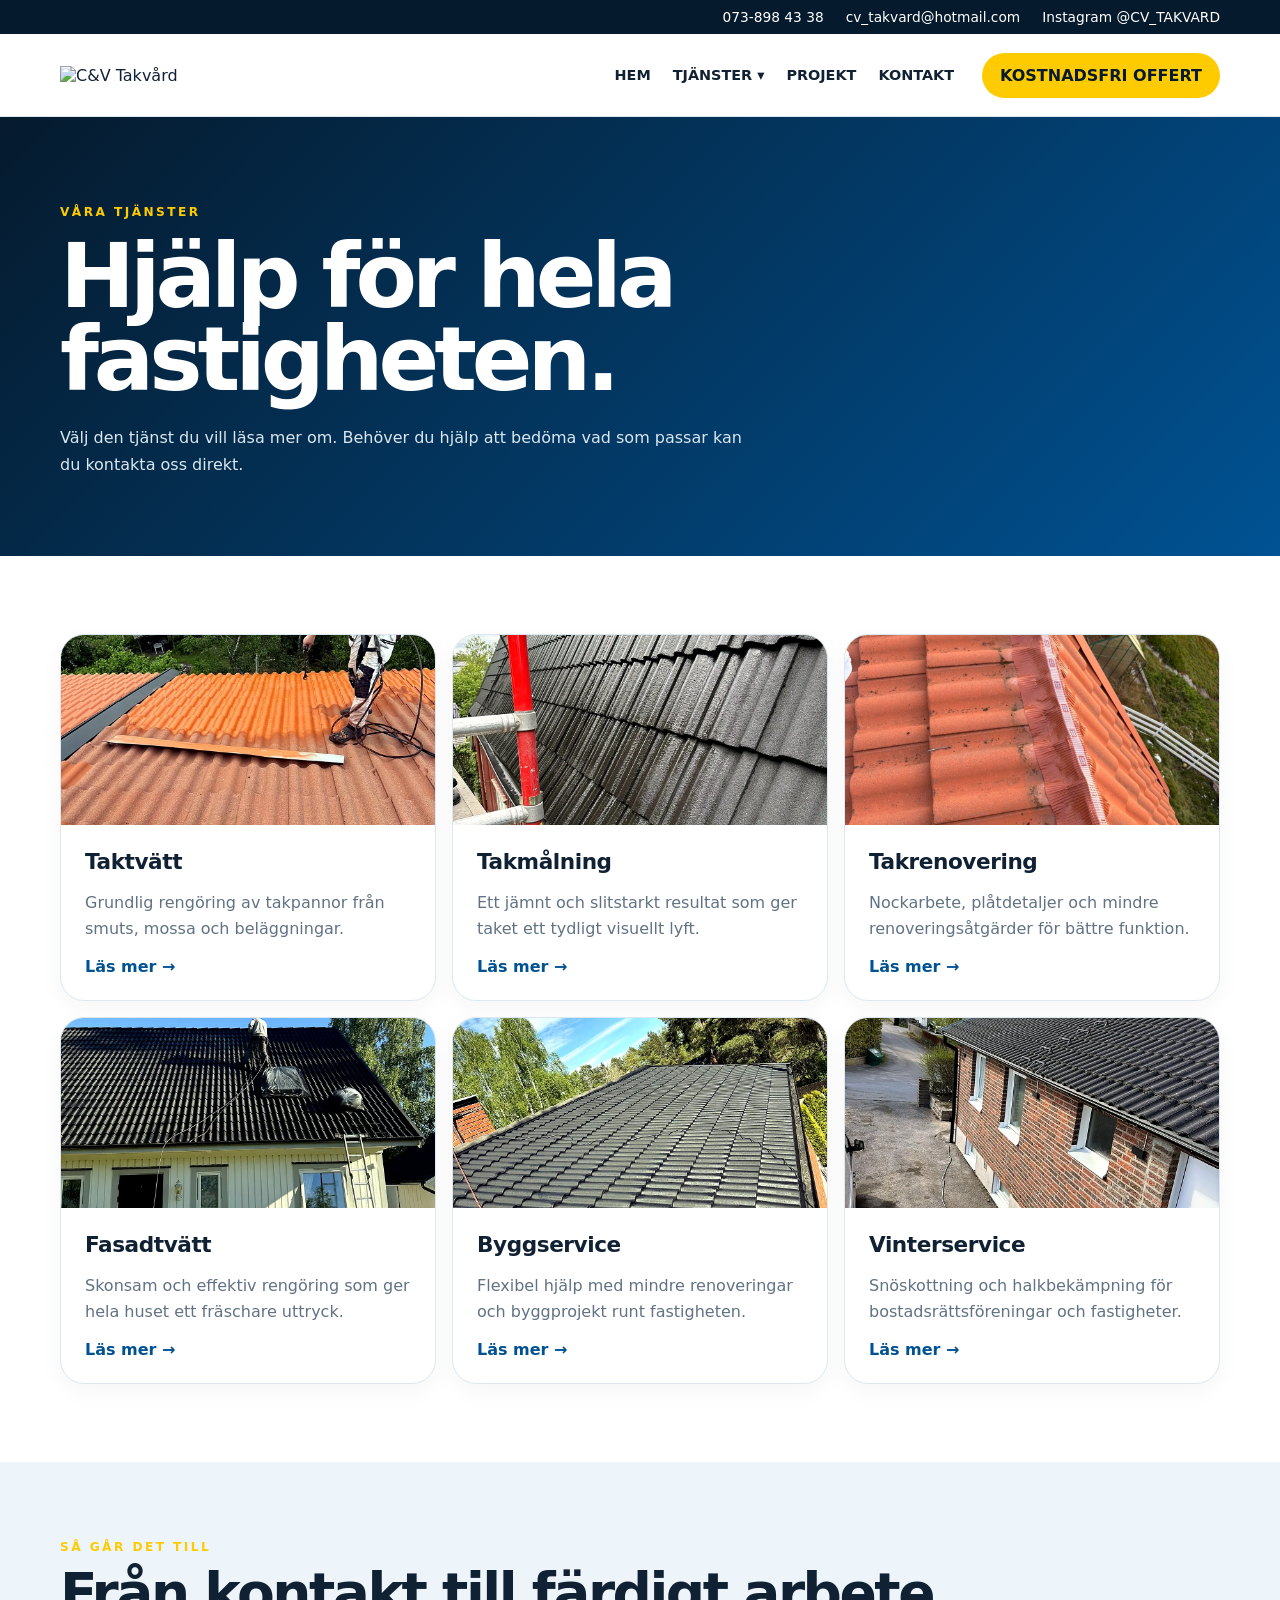
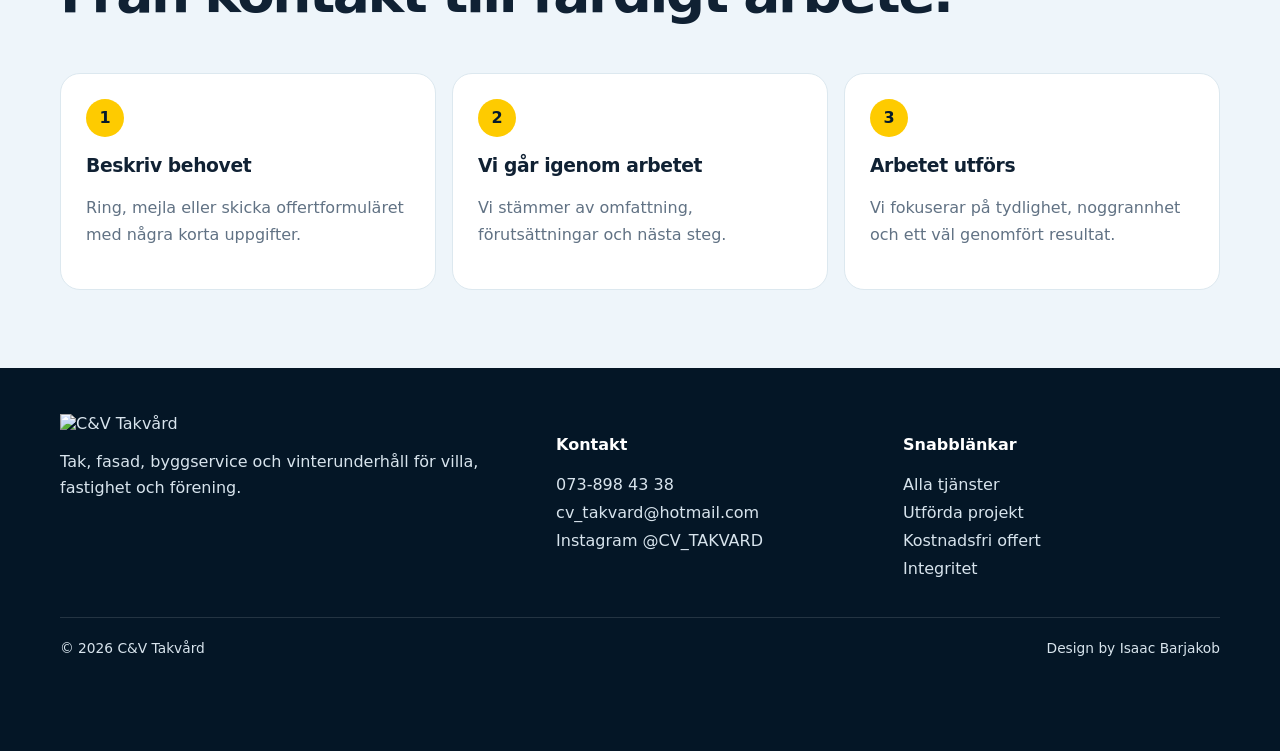
==== tjanster/index.html @ 4ad47634 "uppdateringar meny sida" ====
<!doctype html><html lang="sv"><head><meta charset="utf-8"><meta name="viewport" content="width=device-width,initial-scale=1"><title>Tjänster – C&V Takvård</title><meta name="description" content="Se alla tjänster inom takvård, fasadtvätt, byggservice och vinterservice."><meta name="theme-color" content="#005293"><meta property="og:title" content="Tjänster – C&V Takvård"><meta property="og:description" content="Se alla tjänster inom takvård, fasadtvätt, byggservice och vinterservice."><meta property="og:type" content="website"><meta property="og:image" content="/assets/images/project-02.webp"><link rel="canonical" href="https://cv-1bh.pages.dev/tjanster/"><link rel="icon" href="/assets/images/logo-cv-sverige.svg"><link rel="stylesheet" href="/assets/site.css"></head><body><a class="skip" href="#main">Hoppa till innehåll</a><div class="top"><div class="wrap topin"><a href="tel:0738984338">073-898 43 38</a><a href="mailto:cv_takvard@hotmail.com">cv_takvard@hotmail.com</a><a target="_blank" rel="noopener" href="https://www.instagram.com/cv_takvard/">Instagram @CV_TAKVARD</a></div></div><nav class="nav" id="nav"><div class="wrap navin"><a href="/" aria-label="C&V Takvård startsida"><img class="logo" src="/assets/images/logo-cv-sverige.svg" alt="C&V Takvård"></a><button class="menuBtn" aria-expanded="false" aria-controls="main-menu">MENY</button><div class="links" id="main-menu"><a href="/">HEM</a><div class="drop"><a href="/tjanster/">TJÄNSTER ▾</a><div class="dropmenu"><a href="/tjanster/taktvatt.html">Taktvätt</a><a href="/tjanster/takmalning.html">Takmålning</a><a href="/tjanster/takrenovering.html">Takrenovering</a><a href="/tjanster/fasadtvatt.html">Fasadtvätt</a><a href="/tjanster/byggservice.html">Byggservice</a><a href="/tjanster/vinterservice.html">Vinterservice</a></div></div><a href="/projekt.html">PROJEKT</a><a href="/kontakt.html">KONTAKT</a></div><a class="cta" href="/kontakt.html">KOSTNADSFRI OFFERT</a></div></nav><main id="main"><header class="pageHero"><div class="wrap"><div class="eyebrow">Våra tjänster</div><h1>Hjälp för hela fastigheten.</h1><p>Välj den tjänst du vill läsa mer om. Behöver du hjälp att bedöma vad som passar kan du kontakta oss direkt.</p></div></header><section class="section"><div class="wrap"><div class="cards"><a class="card reveal" href="/tjanster/taktvatt.html"><img loading="lazy" src="/assets/images/project-02.webp" alt="Taktvätt"><div class="cardBody"><h3>Taktvätt</h3><p>Grundlig rengöring av takpannor från smuts, mossa och beläggningar.</p><span class="arrow">Läs mer →</span></div></a><a class="card reveal" href="/tjanster/takmalning.html"><img loading="lazy" src="/assets/images/project-06.webp" alt="Takmålning"><div class="cardBody"><h3>Takmålning</h3><p>Ett jämnt och slitstarkt resultat som ger taket ett tydligt visuellt lyft.</p><span class="arrow">Läs mer →</span></div></a><a class="card reveal" href="/tjanster/takrenovering.html"><img loading="lazy" src="/assets/images/nockrenovering-efter.jpeg" alt="Takrenovering"><div class="cardBody"><h3>Takrenovering</h3><p>Nockarbete, plåtdetaljer och mindre renoveringsåtgärder för bättre funktion.</p><span class="arrow">Läs mer →</span></div></a><a class="card reveal" href="/tjanster/fasadtvatt.html"><img loading="lazy" src="/assets/images/project-03.webp" alt="Fasadtvätt"><div class="cardBody"><h3>Fasadtvätt</h3><p>Skonsam och effektiv rengöring som ger hela huset ett fräschare uttryck.</p><span class="arrow">Läs mer →</span></div></a><a class="card reveal" href="/tjanster/byggservice.html"><img loading="lazy" src="/assets/images/project-12.webp" alt="Byggservice"><div class="cardBody"><h3>Byggservice</h3><p>Flexibel hjälp med mindre renoveringar och byggprojekt runt fastigheten.</p><span class="arrow">Läs mer →</span></div></a><a class="card reveal" href="/tjanster/vinterservice.html"><img loading="lazy" src="/assets/images/project-15.webp" alt="Vinterservice"><div class="cardBody"><h3>Vinterservice</h3><p>Snöskottning och halkbekämpning för bostadsrättsföreningar och fastigheter.</p><span class="arrow">Läs mer →</span></div></a></div></div></section><section class="section soft"><div class="wrap"><div class="head"><div><div class="eyebrow">Så går det till</div><h2>Från kontakt till färdigt arbete.</h2></div></div><div class="steps"><div class="step"><span>1</span><h3>Beskriv behovet</h3><p>Ring, mejla eller skicka offertformuläret med några korta uppgifter.</p></div><div class="step"><span>2</span><h3>Vi går igenom arbetet</h3><p>Vi stämmer av omfattning, förutsättningar och nästa steg.</p></div><div class="step"><span>3</span><h3>Arbetet utförs</h3><p>Vi fokuserar på tydlighet, noggrannhet och ett väl genomfört resultat.</p></div></div></div></section></main><footer class="footer"><div class="wrap"><div class="footgrid"><div><img class="logo" src="/assets/images/logo-cv-sverige.svg" alt="C&V Takvård"><p>Tak, fasad, byggservice och vinterunderhåll för villa, fastighet och förening.</p></div><div><h4>Kontakt</h4><a href="tel:0738984338">073-898 43 38</a><a href="mailto:cv_takvard@hotmail.com">cv_takvard@hotmail.com</a><a target="_blank" rel="noopener" href="https://www.instagram.com/cv_takvard/">Instagram @CV_TAKVARD</a></div><div><h4>Snabblänkar</h4><a href="/tjanster/">Alla tjänster</a><a href="/projekt.html">Utförda projekt</a><a href="/kontakt.html">Kostnadsfri offert</a><a href="/integritet.html">Integritet</a></div></div><div class="copyright"><span>© 2026 C&amp;V Takvård</span><span>Design by Isaac Barjakob</span></div></div></footer><div class="mobilebar"><a href="tel:0738984338">Ring</a><a href="/kontakt.html">Offert</a></div><script src="/assets/site.js"></script></body></html>
---- assets/site.css ----
:root{--blue:#005293;--blue2:#0874bf;--yellow:#fecb00;--navy:#051a2d;--ink:#102133;--muted:#617284;--ice:#eef5fa;--line:#dce8ef;--white:#fff;--radius:24px;--shadow:0 18px 50px rgba(4,35,58,.12)}*{box-sizing:border-box}html{scroll-behavior:smooth}body{margin:0;font-family:Inter,ui-sans-serif,system-ui,-apple-system,"Segoe UI",Arial,sans-serif;color:var(--ink);background:#fff;-webkit-font-smoothing:antialiased}body.menu-lock{overflow:hidden}a{text-decoration:none;color:inherit}button,input,select,textarea{font:inherit}img,video{display:block;width:100%}.wrap{width:min(1160px,92vw);margin:auto}.skip{position:absolute;left:-9999px}.skip:focus{left:16px;top:16px;z-index:999;background:#fff;padding:12px 16px;border-radius:10px}.top{background:var(--navy);color:#fff;font-size:.86rem}.topin{display:flex;justify-content:flex-end;gap:22px;padding:9px 0}.topin a:hover{text-decoration:underline}.nav{position:sticky;top:0;z-index:50;background:rgba(255,255,255,.96);border-bottom:1px solid var(--line);backdrop-filter:blur(14px)}.navin{height:82px;display:flex;align-items:center;gap:28px}.logo{width:164px;height:auto}.links{margin-left:auto;display:flex;align-items:center;gap:22px;font-size:.9rem;font-weight:850}.links>a,.drop>a{position:relative;padding:29px 0}.links>a:after,.drop>a:after{content:"";position:absolute;left:0;right:100%;bottom:20px;height:2px;background:var(--yellow);transition:.2s}.links>a:hover:after,.drop>a:hover:after,.links .active:after{right:0}.drop{position:relative}.dropmenu{display:none;position:absolute;top:65px;left:-20px;min-width:250px;background:#fff;border:1px solid var(--line);border-radius:16px;padding:10px;box-shadow:var(--shadow)}.drop:hover .dropmenu,.drop:focus-within .dropmenu{display:grid}.dropmenu a{padding:11px 12px;border-radius:10px}.dropmenu a:hover{background:var(--ice)}.cta{padding:13px 18px;border-radius:999px;background:var(--yellow);color:var(--navy);font-weight:900;white-space:nowrap}.cta:hover{filter:brightness(.97);transform:translateY(-1px)}.menuBtn{display:none;border:0;background:var(--ice);padding:11px 13px;border-radius:10px;font-weight:900}.hero{position:relative;min-height:min(720px,78vh);display:grid;align-items:end;overflow:hidden;background:var(--navy)}.hero video,.hero>img{position:absolute;inset:0;height:100%;object-fit:cover;object-position:center}.hero:after{content:"";position:absolute;inset:0;background:linear-gradient(90deg,rgba(4,20,36,.93),rgba(4,20,36,.54) 57%,rgba(4,20,36,.12)),linear-gradient(0deg,rgba(4,20,36,.70),transparent 55%)}.heroContent{position:relative;z-index:2;color:#fff;padding:118px 0 70px;max-width:800px}.eyebrow{font-size:.76rem;letter-spacing:.2em;font-weight:900;text-transform:uppercase;color:var(--yellow)}h1{font-size:clamp(3.1rem,7vw,6.35rem);line-height:.93;letter-spacing:-.057em;margin:16px 0 22px}h2{font-size:clamp(2rem,4.3vw,3.9rem);line-height:1;letter-spacing:-.045em;margin:12px 0 18px}h3{letter-spacing:-.02em}.hero p,.lead{font-size:1.12rem;line-height:1.72;color:#dbe7ef;max-width:680px}.buttons{display:flex;gap:12px;flex-wrap:wrap;margin-top:28px}.btn{display:inline-flex;align-items:center;justify-content:center;padding:15px 21px;border-radius:999px;font-weight:900;border:1px solid rgba(255,255,255,.55);color:#fff;transition:.2s}.btn:hover{transform:translateY(-2px)}.btn.primary{background:var(--yellow);border-color:var(--yellow);color:var(--navy)}.btn.dark{background:var(--navy);border-color:var(--navy);color:#fff}.heroBadges{display:flex;gap:10px;flex-wrap:wrap;margin-top:32px}.heroBadges span{padding:9px 12px;border:1px solid rgba(255,255,255,.24);border-radius:999px;background:rgba(4,20,36,.25);font-size:.82rem;font-weight:800}.section{padding:78px 0}.section.soft{background:var(--ice)}.head{display:flex;justify-content:space-between;gap:30px;align-items:end;margin-bottom:34px}.head p{max-width:500px;color:var(--muted);line-height:1.7}.cards{display:grid;grid-template-columns:repeat(3,1fr);gap:16px}.card{background:#fff;border-radius:var(--radius);overflow:hidden;transition:.25s;border:1px solid var(--line);box-shadow:0 8px 25px rgba(4,35,58,.04)}.card:hover{transform:translateY(-5px);box-shadow:var(--shadow)}.card img{height:190px;object-fit:cover}.cardBody{padding:24px}.card h3{font-size:1.35rem;margin:0 0 10px}.card p{color:var(--muted);line-height:1.62;margin-bottom:15px}.arrow{font-weight:900;color:var(--blue)}.trust{background:var(--navy);color:#fff}.trustgrid{display:grid;grid-template-columns:repeat(4,1fr);gap:14px}.trustitem{padding:25px;border:1px solid rgba(255,255,255,.15);border-radius:20px;background:rgba(255,255,255,.025)}.trustitem b{display:block;font-size:1.12rem;margin-bottom:8px}.trustitem p{color:#cbd8e2;line-height:1.6;margin:0}.project{display:grid;grid-template-columns:1.12fr .88fr;gap:36px;align-items:center}.project img{height:470px;object-fit:cover;border-radius:28px;box-shadow:var(--shadow)}.project p{color:var(--muted);line-height:1.75}.projectFacts{display:flex;gap:10px;flex-wrap:wrap;margin:18px 0}.projectFacts span{padding:9px 12px;background:var(--ice);border-radius:999px;font-size:.83rem;font-weight:800}.contact{background:linear-gradient(135deg,var(--blue2),var(--navy));color:#fff;border-radius:30px;padding:50px;display:grid;grid-template-columns:.8fr 1.2fr;gap:44px;box-shadow:var(--shadow)}.contact a{font-weight:900}.contactDetails{display:grid;gap:11px;margin-top:24px}.contactDetails a{display:flex;align-items:center;gap:10px}.form{display:grid;grid-template-columns:1fr 1fr;gap:12px}.form label{font-size:.82rem;font-weight:800;color:#e6eef4}.field{display:grid;gap:7px}.field.full{grid-column:1/-1}.form input,.form select,.form textarea{width:100%;border:1px solid transparent;border-radius:13px;padding:14px 15px;background:#fff;color:var(--ink)}.form input:focus,.form select:focus,.form textarea:focus{outline:3px solid rgba(254,203,0,.32);border-color:var(--yellow)}.form textarea{min-height:115px;resize:vertical}.form button{grid-column:1/-1;border:0;border-radius:13px;padding:16px;background:var(--yellow);font-weight:900;color:var(--navy);cursor:pointer}.formStatus{grid-column:1/-1;font-size:.9rem;min-height:1.2em}.pageHero{padding:88px 0 62px;background:linear-gradient(135deg,var(--navy),var(--blue));color:#fff}.pageHero p{max-width:700px;color:#dbe7ef;line-height:1.7}.contentGrid{display:grid;grid-template-columns:1fr 1fr;gap:38px;align-items:center}.contentGrid img,.contentGrid video{height:475px;object-fit:cover;border-radius:28px;box-shadow:var(--shadow)}.bullets{display:grid;gap:10px;padding:0}.bullets li{list-style:none;padding:14px 16px;background:var(--ice);border-radius:12px;border:1px solid var(--line)}.steps{display:grid;grid-template-columns:repeat(3,1fr);gap:16px}.step{padding:25px;border:1px solid var(--line);border-radius:20px;background:#fff}.step span{display:inline-grid;place-items:center;width:38px;height:38px;border-radius:50%;background:var(--yellow);font-weight:900;color:var(--navy)}.step p{color:var(--muted);line-height:1.65}.gallery{display:grid;grid-template-columns:repeat(3,1fr);gap:14px}.gallery a{border-radius:18px;overflow:hidden;min-height:270px;background:var(--ice)}.gallery img{height:100%;object-fit:cover;transition:.25s}.gallery a:hover img{transform:scale(1.025)}.faq{display:grid;gap:10px}.faq details{border:1px solid var(--line);border-radius:15px;padding:16px 18px;background:#fff}.faq summary{cursor:pointer;font-weight:850}.faq p{color:var(--muted);line-height:1.65}.footer{background:#041626;color:#d8e4ed;padding:46px 0 95px}.footgrid{display:grid;grid-template-columns:1.25fr .85fr .85fr;gap:30px}.footgrid h4{color:#fff}.footgrid p{line-height:1.65;max-width:430px}.footgrid a{display:block;margin:9px 0}.copyright{border-top:1px solid rgba(255,255,255,.13);margin-top:30px;padding-top:22px;font-size:.86rem;display:flex;justify-content:space-between;gap:20px;flex-wrap:wrap}.mobilebar{display:none}.reveal{opacity:0;transform:translateY(18px);transition:.55s ease}.reveal.show{opacity:1;transform:none}.pill{display:inline-flex;padding:8px 12px;border-radius:999px;background:var(--ice);font-weight:800;color:var(--blue)}.notfound{text-align:center;padding:110px 0}.notfound h1{color:var(--navy)}
@media(max-width:930px){.links{gap:15px}.cta{display:none}.trustgrid{grid-template-columns:1fr 1fr}}
@media(max-width:850px){.top{display:none}.links{display:none}.menuBtn{display:block;margin-left:auto}.navin{height:74px}.nav.open .links{display:grid;position:fixed;left:4vw;right:4vw;top:82px;background:#fff;padding:18px;border-radius:16px;box-shadow:0 20px 50px rgba(0,20,40,.2);gap:0}.nav.open .links>a,.nav.open .drop>a{padding:13px 8px}.dropmenu{position:static;display:grid;box-shadow:none;border:0;padding:0 0 8px 12px}.hero{min-height:680px}.heroContent{padding:98px 0 58px}.cards{grid-template-columns:1fr 1fr}.project,.contact,.contentGrid{grid-template-columns:1fr}.project img,.contentGrid img,.contentGrid video{height:390px}.steps{grid-template-columns:1fr}.gallery{grid-template-columns:1fr 1fr}.footgrid{grid-template-columns:1fr 1fr}.mobilebar{display:flex;position:fixed;left:14px;right:14px;bottom:12px;z-index:70;background:#fff;padding:7px;border-radius:999px;box-shadow:0 12px 35px rgba(0,20,40,.25);gap:7px}.mobilebar a{flex:1;text-align:center;padding:12px;border-radius:999px;font-weight:900}.mobilebar a:last-child{background:var(--yellow);color:var(--navy)}}
@media(max-width:560px){.section{padding:62px 0}.logo{width:145px}.hero{min-height:650px}.heroContent{padding:82px 0 48px}.hero p{font-size:1rem}.cards,.trustgrid,.form,.footgrid,.gallery{grid-template-columns:1fr}.head{display:block}.contact{padding:28px 22px;border-radius:22px}.field.full,.form button,.formStatus{grid-column:auto}.project img,.contentGrid img,.contentGrid video{height:330px}.footer{padding-bottom:105px}.copyright{display:block}}
@media(prefers-reduced-motion:reduce){*{scroll-behavior:auto!important}.reveal{opacity:1;transform:none;transition:none}.card,.gallery img,.btn{transition:none}}
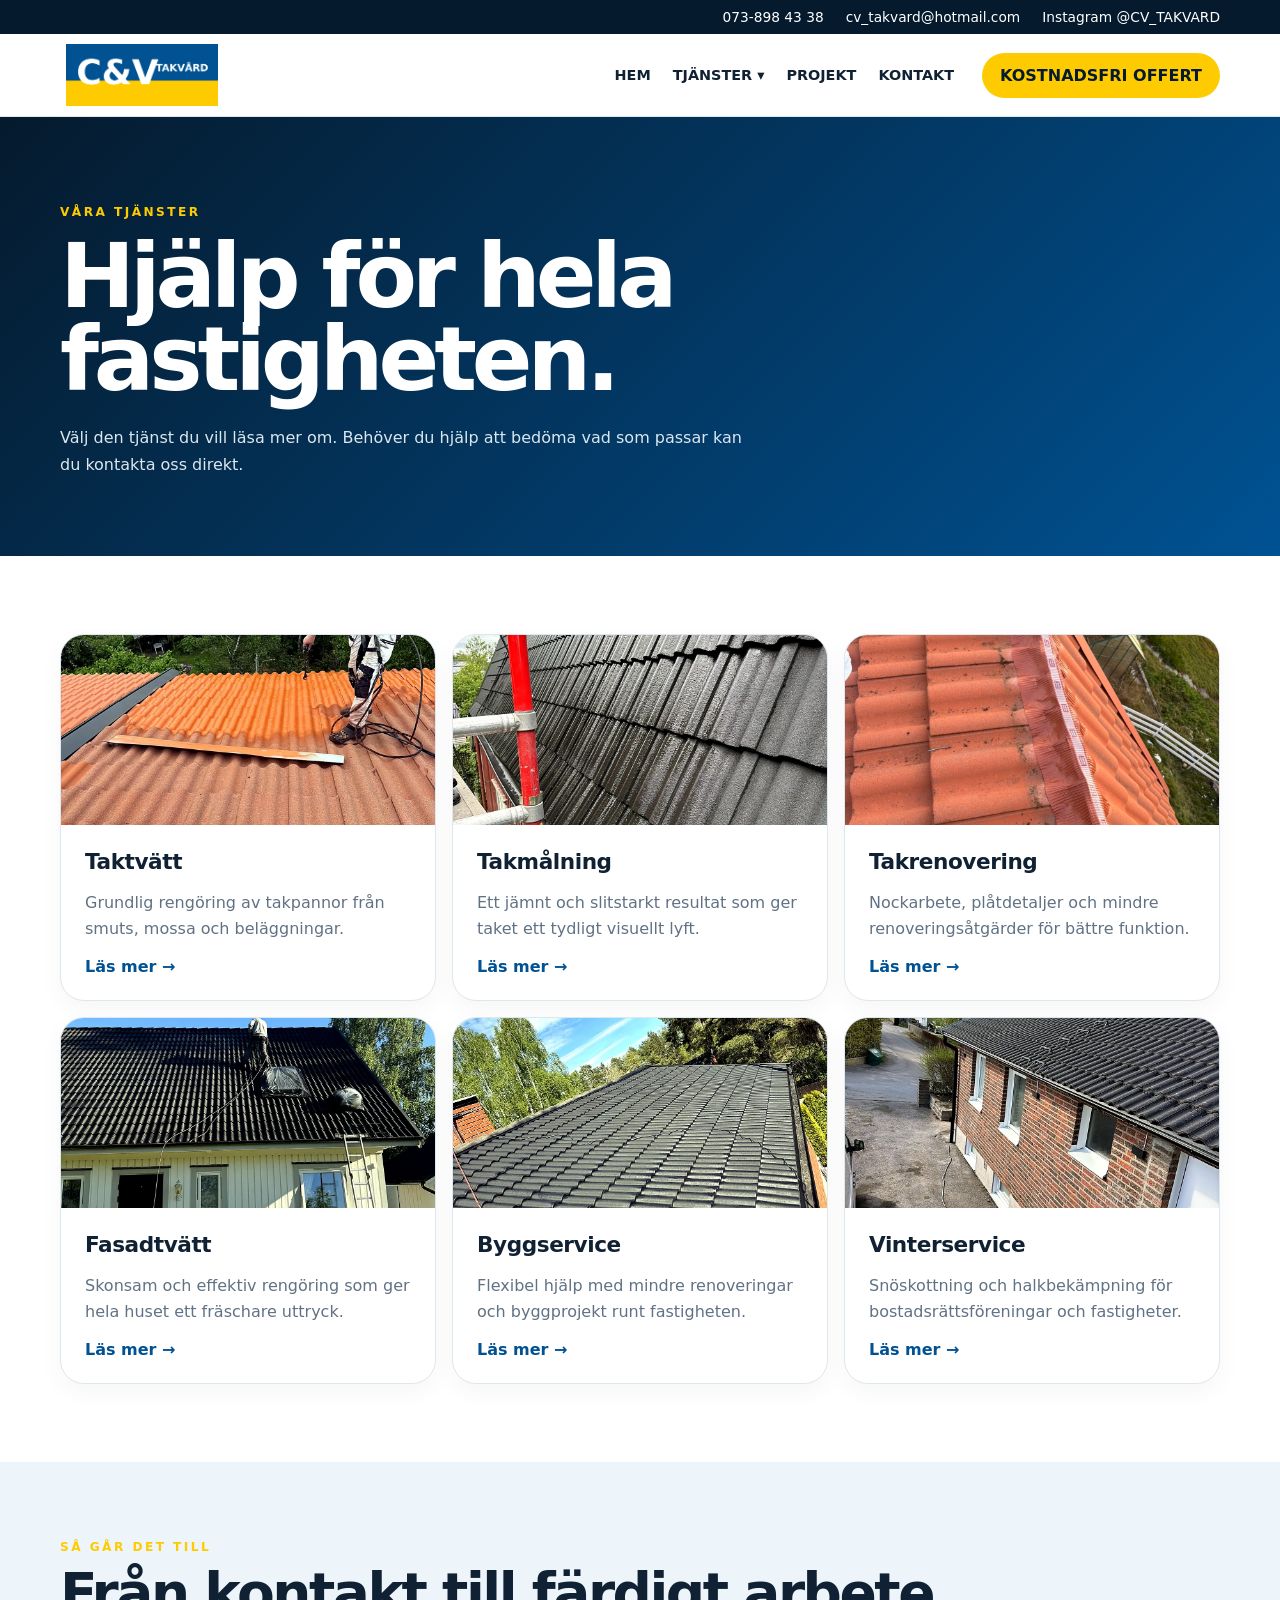
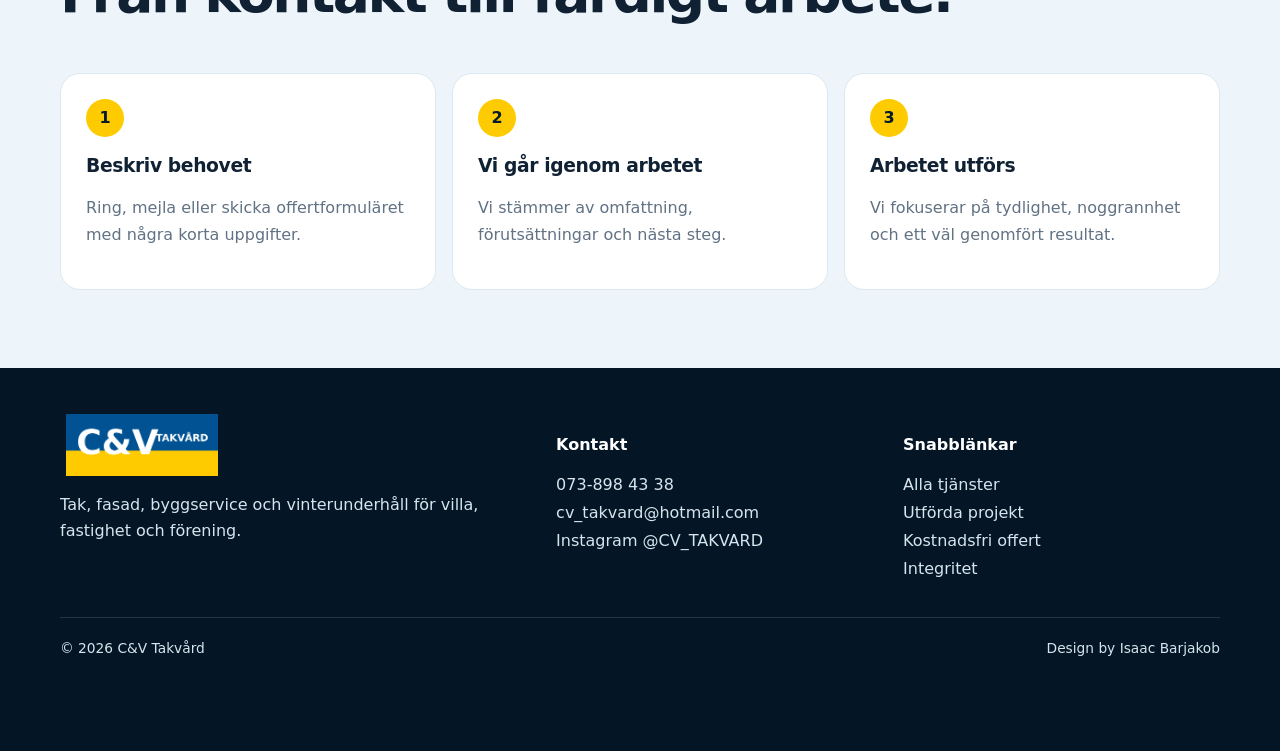
==== commit fc1df9f0: "UPPDATERA" ====
--- a/tjanster/index.html
+++ b/tjanster/index.html
@@ -1 +1 @@
-<!doctype html><html lang="sv"><head><meta charset="utf-8"><meta name="viewport" content="width=device-width,initial-scale=1"><title>Tjänster – C&V Takvård</title><meta name="description" content="Se alla tjänster inom takvård, fasadtvätt, byggservice och vinterservice."><meta name="theme-color" content="#005293"><meta property="og:title" content="Tjänster – C&V Takvård"><meta property="og:description" content="Se alla tjänster inom takvård, fasadtvätt, byggservice och vinterservice."><meta property="og:type" content="website"><meta property="og:image" content="/assets/images/project-02.webp"><link rel="canonical" href="https://cv-1bh.pages.dev/tjanster/"><link rel="icon" href="/assets/images/logo-cv-sverige.svg"><link rel="stylesheet" href="/assets/site.css"></head><body><a class="skip" href="#main">Hoppa till innehåll</a><div class="top"><div class="wrap topin"><a href="tel:0738984338">073-898 43 38</a><a href="mailto:cv_takvard@hotmail.com">cv_takvard@hotmail.com</a><a target="_blank" rel="noopener" href="https://www.instagram.com/cv_takvard/">Instagram @CV_TAKVARD</a></div></div><nav class="nav" id="nav"><div class="wrap navin"><a href="/" aria-label="C&V Takvård startsida"><img class="logo" src="/assets/images/logo-cv-sverige.svg" alt="C&V Takvård"></a><button class="menuBtn" aria-expanded="false" aria-controls="main-menu">MENY</button><div class="links" id="main-menu"><a href="/">HEM</a><div class="drop"><a href="/tjanster/">TJÄNSTER ▾</a><div class="dropmenu"><a href="/tjanster/taktvatt.html">Taktvätt</a><a href="/tjanster/takmalning.html">Takmålning</a><a href="/tjanster/takrenovering.html">Takrenovering</a><a href="/tjanster/fasadtvatt.html">Fasadtvätt</a><a href="/tjanster/byggservice.html">Byggservice</a><a href="/tjanster/vinterservice.html">Vinterservice</a></div></div><a href="/projekt.html">PROJEKT</a><a href="/kontakt.html">KONTAKT</a></div><a class="cta" href="/kontakt.html">KOSTNADSFRI OFFERT</a></div></nav><main id="main"><header class="pageHero"><div class="wrap"><div class="eyebrow">Våra tjänster</div><h1>Hjälp för hela fastigheten.</h1><p>Välj den tjänst du vill läsa mer om. Behöver du hjälp att bedöma vad som passar kan du kontakta oss direkt.</p></div></header><section class="section"><div class="wrap"><div class="cards"><a class="card reveal" href="/tjanster/taktvatt.html"><img loading="lazy" src="/assets/images/project-02.webp" alt="Taktvätt"><div class="cardBody"><h3>Taktvätt</h3><p>Grundlig rengöring av takpannor från smuts, mossa och beläggningar.</p><span class="arrow">Läs mer →</span></div></a><a class="card reveal" href="/tjanster/takmalning.html"><img loading="lazy" src="/assets/images/project-06.webp" alt="Takmålning"><div class="cardBody"><h3>Takmålning</h3><p>Ett jämnt och slitstarkt resultat som ger taket ett tydligt visuellt lyft.</p><span class="arrow">Läs mer →</span></div></a><a class="card reveal" href="/tjanster/takrenovering.html"><img loading="lazy" src="/assets/images/nockrenovering-efter.jpeg" alt="Takrenovering"><div class="cardBody"><h3>Takrenovering</h3><p>Nockarbete, plåtdetaljer och mindre renoveringsåtgärder för bättre funktion.</p><span class="arrow">Läs mer →</span></div></a><a class="card reveal" href="/tjanster/fasadtvatt.html"><img loading="lazy" src="/assets/images/project-03.webp" alt="Fasadtvätt"><div class="cardBody"><h3>Fasadtvätt</h3><p>Skonsam och effektiv rengöring som ger hela huset ett fräschare uttryck.</p><span class="arrow">Läs mer →</span></div></a><a class="card reveal" href="/tjanster/byggservice.html"><img loading="lazy" src="/assets/images/project-12.webp" alt="Byggservice"><div class="cardBody"><h3>Byggservice</h3><p>Flexibel hjälp med mindre renoveringar och byggprojekt runt fastigheten.</p><span class="arrow">Läs mer →</span></div></a><a class="card reveal" href="/tjanster/vinterservice.html"><img loading="lazy" src="/assets/images/project-15.webp" alt="Vinterservice"><div class="cardBody"><h3>Vinterservice</h3><p>Snöskottning och halkbekämpning för bostadsrättsföreningar och fastigheter.</p><span class="arrow">Läs mer →</span></div></a></div></div></section><section class="section soft"><div class="wrap"><div class="head"><div><div class="eyebrow">Så går det till</div><h2>Från kontakt till färdigt arbete.</h2></div></div><div class="steps"><div class="step"><span>1</span><h3>Beskriv behovet</h3><p>Ring, mejla eller skicka offertformuläret med några korta uppgifter.</p></div><div class="step"><span>2</span><h3>Vi går igenom arbetet</h3><p>Vi stämmer av omfattning, förutsättningar och nästa steg.</p></div><div class="step"><span>3</span><h3>Arbetet utförs</h3><p>Vi fokuserar på tydlighet, noggrannhet och ett väl genomfört resultat.</p></div></div></div></section></main><footer class="footer"><div class="wrap"><div class="footgrid"><div><img class="logo" src="/assets/images/logo-cv-sverige.svg" alt="C&V Takvård"><p>Tak, fasad, byggservice och vinterunderhåll för villa, fastighet och förening.</p></div><div><h4>Kontakt</h4><a href="tel:0738984338">073-898 43 38</a><a href="mailto:cv_takvard@hotmail.com">cv_takvard@hotmail.com</a><a target="_blank" rel="noopener" href="https://www.instagram.com/cv_takvard/">Instagram @CV_TAKVARD</a></div><div><h4>Snabblänkar</h4><a href="/tjanster/">Alla tjänster</a><a href="/projekt.html">Utförda projekt</a><a href="/kontakt.html">Kostnadsfri offert</a><a href="/integritet.html">Integritet</a></div></div><div class="copyright"><span>© 2026 C&amp;V Takvård</span><span>Design by Isaac Barjakob</span></div></div></footer><div class="mobilebar"><a href="tel:0738984338">Ring</a><a href="/kontakt.html">Offert</a></div><script src="/assets/site.js"></script></body></html>+<!doctype html><html lang="sv"><head><meta charset="utf-8"><meta name="viewport" content="width=device-width,initial-scale=1"><title>Tjänster – C&V Takvård</title><meta name="description" content="Se alla tjänster inom takvård, fasadtvätt, byggservice och vinterservice."><meta name="theme-color" content="#005293"><meta property="og:title" content="Tjänster – C&V Takvård"><meta property="og:description" content="Se alla tjänster inom takvård, fasadtvätt, byggservice och vinterservice."><meta property="og:type" content="website"><meta property="og:image" content="/assets/images/project-02.webp"><link rel="canonical" href="https://cv-1bh.pages.dev/tjanster/"><link rel="icon" href="/assets/images/logo-cv-sverige.png"><link rel="stylesheet" href="/assets/site.css"></head><body><a class="skip" href="#main">Hoppa till innehåll</a><div class="top"><div class="wrap topin"><a href="tel:0738984338">073-898 43 38</a><a href="mailto:cv_takvard@hotmail.com">cv_takvard@hotmail.com</a><a target="_blank" rel="noopener" href="https://www.instagram.com/cv_takvard/">Instagram @CV_TAKVARD</a></div></div><nav class="nav" id="nav"><div class="wrap navin"><a href="/" aria-label="C&V Takvård startsida"><img class="logo" src="/assets/images/logo-cv-sverige.png" alt="C&V Takvård"></a><button class="menuBtn" aria-expanded="false" aria-controls="main-menu">MENY</button><div class="links" id="main-menu"><a href="/">HEM</a><div class="drop"><a href="/tjanster/">TJÄNSTER ▾</a><div class="dropmenu"><a href="/tjanster/taktvatt.html">Taktvätt</a><a href="/tjanster/takmalning.html">Takmålning</a><a href="/tjanster/takrenovering.html">Takrenovering</a><a href="/tjanster/fasadtvatt.html">Fasadtvätt</a><a href="/tjanster/byggservice.html">Byggservice</a><a href="/tjanster/vinterservice.html">Vinterservice</a></div></div><a href="/projekt.html">PROJEKT</a><a href="/kontakt.html">KONTAKT</a></div><a class="cta" href="/kontakt.html">KOSTNADSFRI OFFERT</a></div></nav><main id="main"><header class="pageHero"><div class="wrap"><div class="eyebrow">Våra tjänster</div><h1>Hjälp för hela fastigheten.</h1><p>Välj den tjänst du vill läsa mer om. Behöver du hjälp att bedöma vad som passar kan du kontakta oss direkt.</p></div></header><section class="section"><div class="wrap"><div class="cards"><a class="card reveal" href="/tjanster/taktvatt.html"><img loading="lazy" src="/assets/images/project-02.webp" alt="Taktvätt"><div class="cardBody"><h3>Taktvätt</h3><p>Grundlig rengöring av takpannor från smuts, mossa och beläggningar.</p><span class="arrow">Läs mer →</span></div></a><a class="card reveal" href="/tjanster/takmalning.html"><img loading="lazy" src="/assets/images/project-06.webp" alt="Takmålning"><div class="cardBody"><h3>Takmålning</h3><p>Ett jämnt och slitstarkt resultat som ger taket ett tydligt visuellt lyft.</p><span class="arrow">Läs mer →</span></div></a><a class="card reveal" href="/tjanster/takrenovering.html"><img loading="lazy" src="/assets/images/nockrenovering-efter.jpeg" alt="Takrenovering"><div class="cardBody"><h3>Takrenovering</h3><p>Nockarbete, plåtdetaljer och mindre renoveringsåtgärder för bättre funktion.</p><span class="arrow">Läs mer →</span></div></a><a class="card reveal" href="/tjanster/fasadtvatt.html"><img loading="lazy" src="/assets/images/project-03.webp" alt="Fasadtvätt"><div class="cardBody"><h3>Fasadtvätt</h3><p>Skonsam och effektiv rengöring som ger hela huset ett fräschare uttryck.</p><span class="arrow">Läs mer →</span></div></a><a class="card reveal" href="/tjanster/byggservice.html"><img loading="lazy" src="/assets/images/project-12.webp" alt="Byggservice"><div class="cardBody"><h3>Byggservice</h3><p>Flexibel hjälp med mindre renoveringar och byggprojekt runt fastigheten.</p><span class="arrow">Läs mer →</span></div></a><a class="card reveal" href="/tjanster/vinterservice.html"><img loading="lazy" src="/assets/images/project-15.webp" alt="Vinterservice"><div class="cardBody"><h3>Vinterservice</h3><p>Snöskottning och halkbekämpning för bostadsrättsföreningar och fastigheter.</p><span class="arrow">Läs mer →</span></div></a></div></div></section><section class="section soft"><div class="wrap"><div class="head"><div><div class="eyebrow">Så går det till</div><h2>Från kontakt till färdigt arbete.</h2></div></div><div class="steps"><div class="step"><span>1</span><h3>Beskriv behovet</h3><p>Ring, mejla eller skicka offertformuläret med några korta uppgifter.</p></div><div class="step"><span>2</span><h3>Vi går igenom arbetet</h3><p>Vi stämmer av omfattning, förutsättningar och nästa steg.</p></div><div class="step"><span>3</span><h3>Arbetet utförs</h3><p>Vi fokuserar på tydlighet, noggrannhet och ett väl genomfört resultat.</p></div></div></div></section></main><footer class="footer"><div class="wrap"><div class="footgrid"><div><img class="logo" src="/assets/images/logo-cv-sverige.png" alt="C&V Takvård"><p>Tak, fasad, byggservice och vinterunderhåll för villa, fastighet och förening.</p></div><div><h4>Kontakt</h4><a href="tel:0738984338">073-898 43 38</a><a href="mailto:cv_takvard@hotmail.com">cv_takvard@hotmail.com</a><a target="_blank" rel="noopener" href="https://www.instagram.com/cv_takvard/">Instagram @CV_TAKVARD</a></div><div><h4>Snabblänkar</h4><a href="/tjanster/">Alla tjänster</a><a href="/projekt.html">Utförda projekt</a><a href="/kontakt.html">Kostnadsfri offert</a><a href="/integritet.html">Integritet</a></div></div><div class="copyright"><span>© 2026 C&amp;V Takvård</span><span>Design by Isaac Barjakob</span></div></div></footer><div class="mobilebar"><a href="tel:0738984338">Ring</a><a href="/kontakt.html">Offert</a></div><script src="/assets/site.js"></script></body></html>
--- a/assets/site.css
+++ b/assets/site.css
@@ -3,3 +3,6 @@
 @media(max-width:850px){.top{display:none}.links{display:none}.menuBtn{display:block;margin-left:auto}.navin{height:74px}.nav.open .links{display:grid;position:fixed;left:4vw;right:4vw;top:82px;background:#fff;padding:18px;border-radius:16px;box-shadow:0 20px 50px rgba(0,20,40,.2);gap:0}.nav.open .links>a,.nav.open .drop>a{padding:13px 8px}.dropmenu{position:static;display:grid;box-shadow:none;border:0;padding:0 0 8px 12px}.hero{min-height:680px}.heroContent{padding:98px 0 58px}.cards{grid-template-columns:1fr 1fr}.project,.contact,.contentGrid{grid-template-columns:1fr}.project img,.contentGrid img,.contentGrid video{height:390px}.steps{grid-template-columns:1fr}.gallery{grid-template-columns:1fr 1fr}.footgrid{grid-template-columns:1fr 1fr}.mobilebar{display:flex;position:fixed;left:14px;right:14px;bottom:12px;z-index:70;background:#fff;padding:7px;border-radius:999px;box-shadow:0 12px 35px rgba(0,20,40,.25);gap:7px}.mobilebar a{flex:1;text-align:center;padding:12px;border-radius:999px;font-weight:900}.mobilebar a:last-child{background:var(--yellow);color:var(--navy)}}
 @media(max-width:560px){.section{padding:62px 0}.logo{width:145px}.hero{min-height:650px}.heroContent{padding:82px 0 48px}.hero p{font-size:1rem}.cards,.trustgrid,.form,.footgrid,.gallery{grid-template-columns:1fr}.head{display:block}.contact{padding:28px 22px;border-radius:22px}.field.full,.form button,.formStatus{grid-column:auto}.project img,.contentGrid img,.contentGrid video{height:330px}.footer{padding-bottom:105px}.copyright{display:block}}
 @media(prefers-reduced-motion:reduce){*{scroll-behavior:auto!important}.reveal{opacity:1;transform:none;transition:none}.card,.gallery img,.btn{transition:none}}
+.logo{object-fit:contain;max-height:62px}
+.media-showcase video{width:100%;height:475px;object-fit:cover;border-radius:28px;box-shadow:var(--shadow);background:var(--navy)}
+@media(max-width:560px){.media-showcase video{height:420px}}
